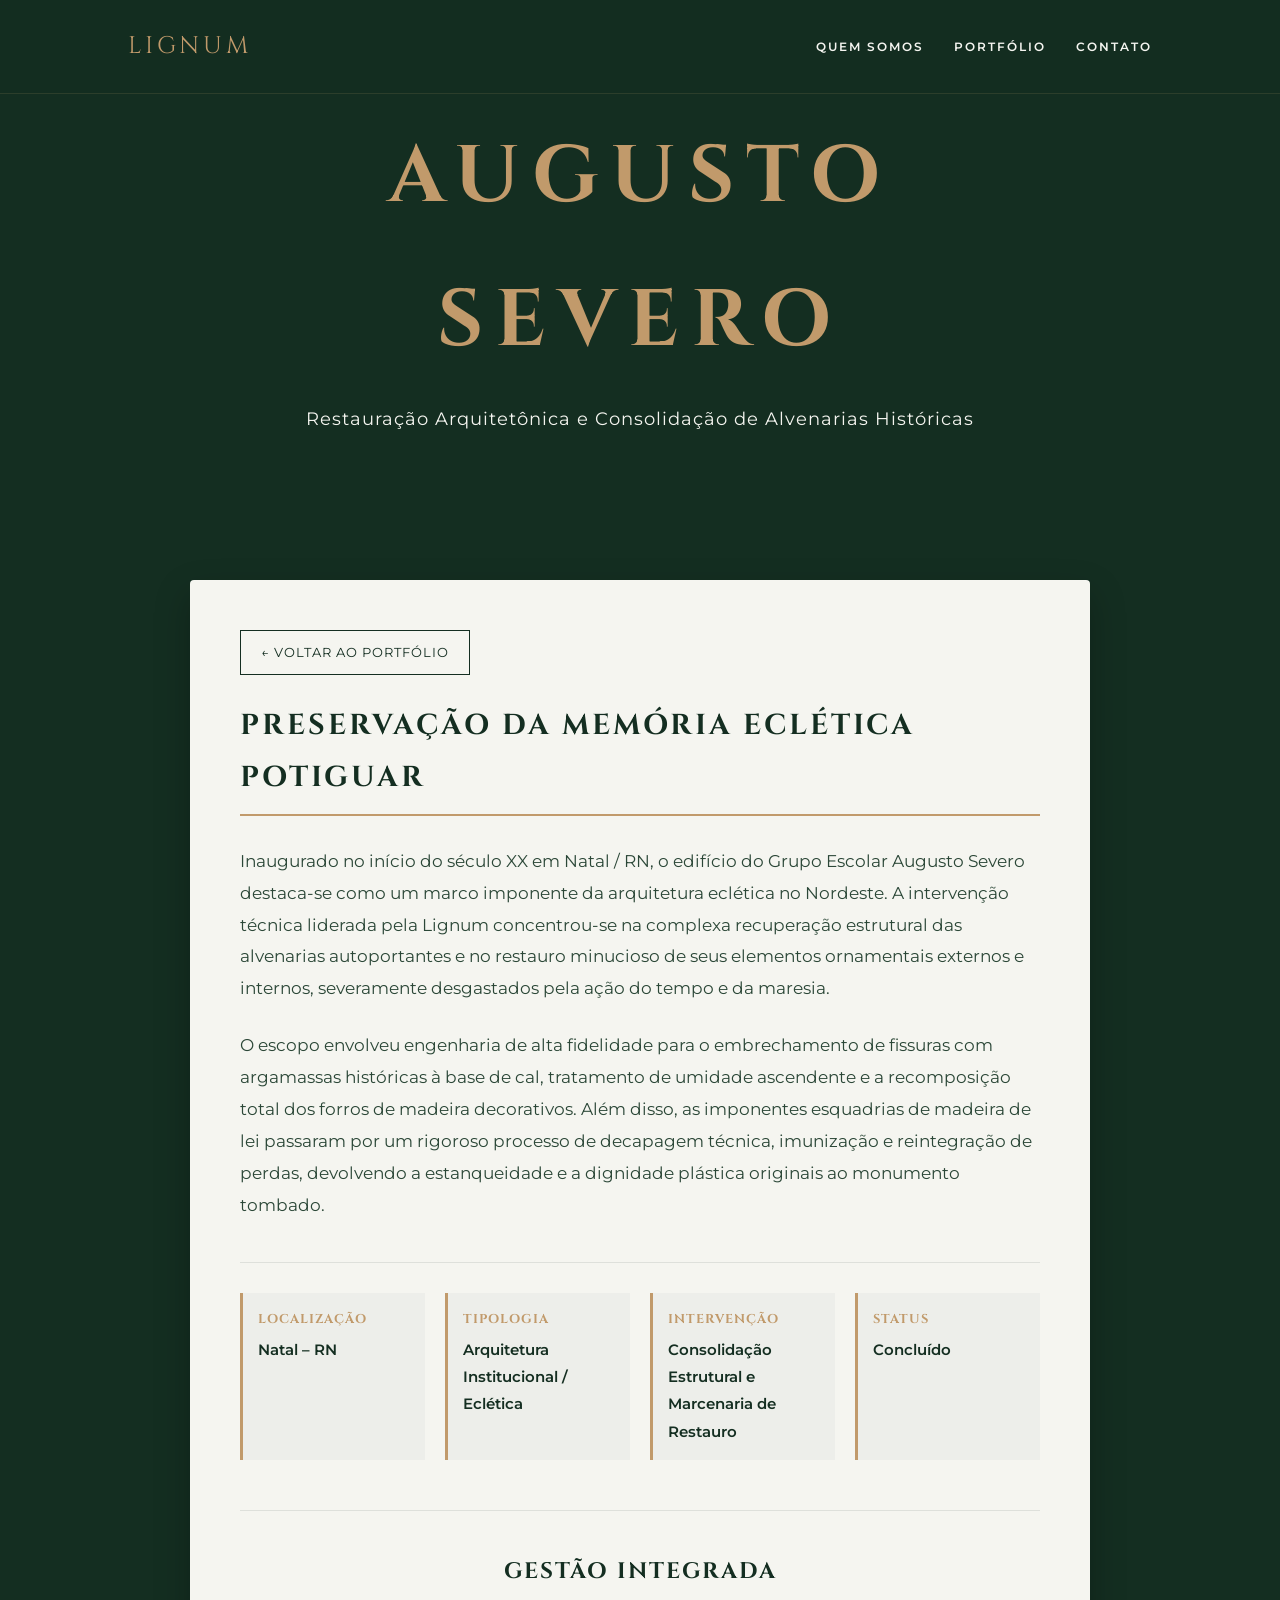
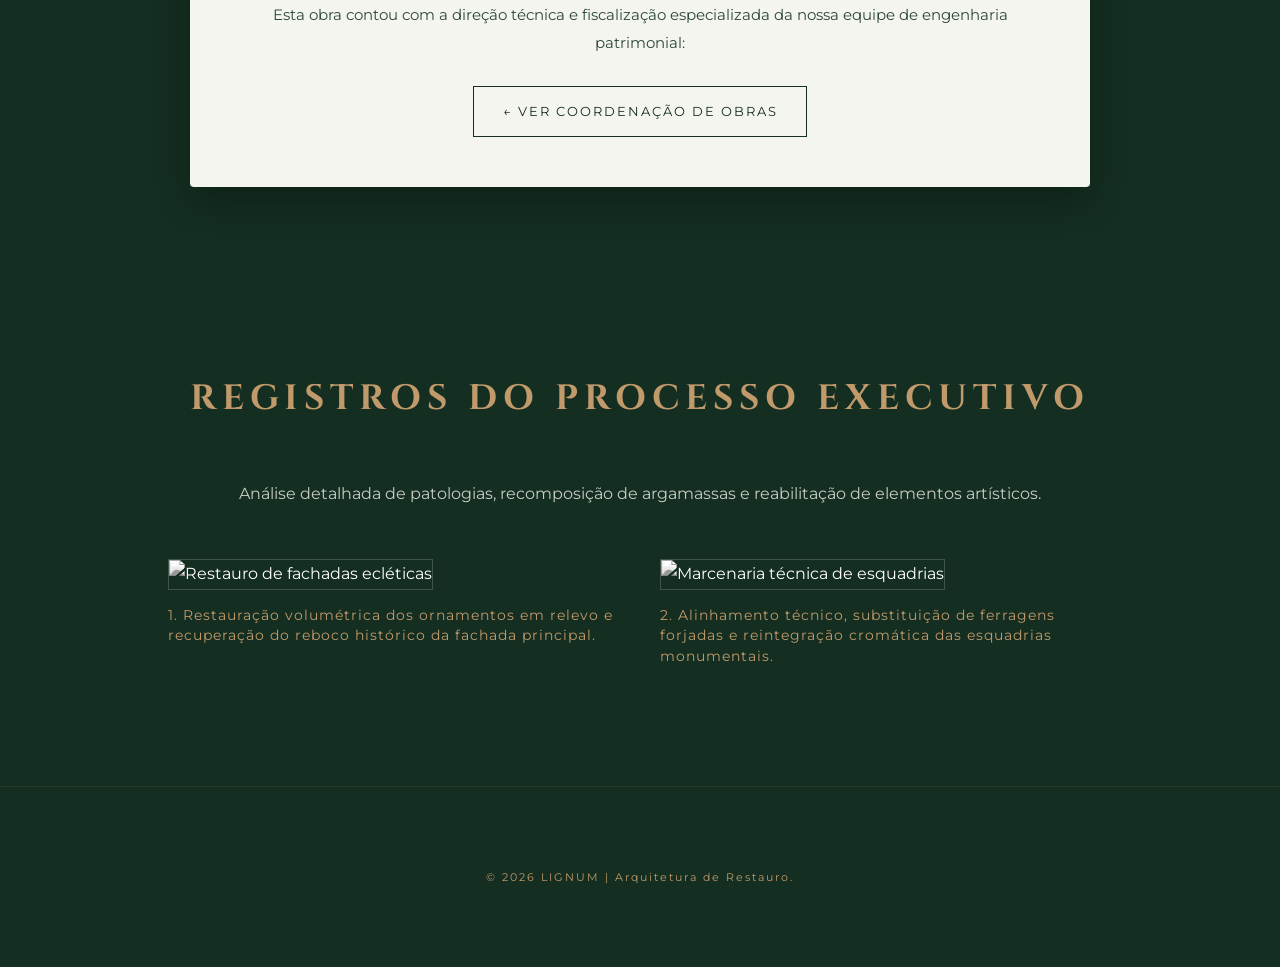
==== projetos/augusto-severo.html @ b11a285a "Create augusto-severo.html" ====
<!DOCTYPE html>
<html lang="pt-br">
<head>
    <meta charset="UTF-8">
    <meta name="viewport" content="width=device-width, initial-scale=1.0">
    <title>LIGNUM | Grupo Escolar Augusto Severo</title>
    
    <link rel="preconnect" href="https://fonts.googleapis.com">
    <link rel="preconnect" href="https://fonts.gstatic.com" crossorigin>
    <link href="https://fonts.googleapis.com/css2?family=Cinzel:wght@400;700&family=Montserrat:wght@200;400;600&display=swap" rel="stylesheet">
    
    <link rel="stylesheet" href="../style.css">
</head>
<body>

    <nav>
        <a href="../index.html" class="logo">Lignum</a>
        <ul>
            <li><a href="../index.html#sobre">QUEM SOMOS</a></li>
            <li><a href="../index.html#projetos">PORTFÓLIO</a></li>
            <li><a href="../index.html#contato">CONTATO</a></li>
        </ul>
    </nav>

    <header class="header-projeto" style="background: linear-gradient(rgba(20, 46, 33, 0.85), rgba(20, 46, 33, 0.9)), url('../assets/img/augusto-severo-capa.jpg'); background-size: cover; background-position: center;">
        <h1>Augusto Severo</h1>
        <p class="subtitle">Restauração Arquitetônica e Consolidação de Alvenarias Históricas</p>
    </header>

    <section>
        <div class="conteudo-historia">
            <a href="../index.html#projetos" class="btn-lignum btn-voltar">← Voltar ao Portfólio</a>
            
            <h2>Preservação da Memória Eclética Potiguar</h2>
            
            <div class="texto-narrativo">
                <p>Inaugurado no início do século XX em Natal / RN, o edifício do Grupo Escolar Augusto Severo destaca-se como um marco imponente da arquitetura eclética no Nordeste. A intervenção técnica liderada pela Lignum concentrou-se na complexa recuperação estrutural das alvenarias autoportantes e no restauro minucioso de seus elementos ornamentais externos e internos, severamente desgastados pela ação do tempo e da maresia.</p>
                <p>O escopo envolveu engenharia de alta fidelidade para o embrechamento de fissuras com argamassas históricas à base de cal, tratamento de umidade ascendente e a recomposição total dos forros de madeira decorativos. Além disso, as imponentes esquadrias de madeira de lei passaram por um rigoroso processo de decapagem técnica, imunização e reintegração de perdas, devolvendo a estanqueidade e a dignidade plástica originais ao monumento tombado.</p>
            </div>

            <div class="ficha-tecnica">
                <div class="item-ficha">
                    <h4>Localização</h4>
                    <p>Natal – RN</p>
                </div>
                <div class="item-ficha">
                    <h4>Tipologia</h4>
                    <p>Arquitetura Institucional / Eclética</p>
                </div>
                <div class="item-ficha">
                    <h4>Intervenção</h4>
                    <p>Consolidação Estrutural e Marcenaria de Restauro</p>
                </div>
                <div class="item-ficha">
                    <h4>Status</h4>
                    <p>Concluído</p>
                </div>
            </div>

            <div class="obras-vinculadas">
                <h3>Gestão Integrada</h3>
                <p class="desc-vinculo">Esta obra contou com a direção técnica e fiscalização especializada da nossa equipe de engenharia patrimonial:</p>
                <div class="links-coordenacao">
                    <a href="coordenacao-obras.html" class="btn-lignum-mini">← Ver Coordenação de Obras</a>
                </div>
            </div>

        </div>
    </section>

    <section class="galeria-obra">
        <h2>Registros do Processo Executivo</h2>
        <p class="sub-galeria">Análise detalhada de patologias, recomposição de argamassas e reabilitação de elementos artísticos.</p>
        
        <div class="grid-detalhes">
            <div class="foto-tecnica">
                <img src="../assets/img/augusto-severo-processo1.jpg" alt="Restauro de fachadas ecléticas" class="foto-tratada">
                <p>1. Restauração volumétrica dos ornamentos em relevo e recuperação do reboco histórico da fachada principal.</p>
            </div>
            
            <div class="foto-tecnica">
                <img src="../assets/img/augusto-severo-processo2.jpg" alt="Marcenaria técnica de esquadrias" class="foto-tratada">
                <p>2. Alinhamento técnico, substituição de ferragens forjadas e reintegração cromática das esquadrias monumentais.</p>
            </div>
        </div>
    </section>

    <footer>
        &copy; 2026 LIGNUM | Arquitetura de Restauro.
    </footer>

</body>
</html>
---- style.css ----
/* ==========================================================================
   PALETA DE CORES LIGNUM
   ========================================================================== */
:root {
    --lignum-green: #142E21;   
    --lignum-gold: #C19A6B;    
    --lignum-offwhite: #F5F5F0; 
}

/* RESET E PADRONIZAÇÃO */
* { 
    margin: 0; 
    padding: 0; 
    box-sizing: border-box; 
    scroll-behavior: smooth; 
}

body { 
    background-color: var(--lignum-green);
    color: var(--lignum-offwhite);
    font-family: 'Montserrat', sans-serif; 
    line-height: 1.8;
    font-weight: 400;
}

/* LINKS - MATANDO O AZUL PADRÃO */
a {
    color: inherit;
    text-decoration: none;
    transition: 0.3s;
}

/* ==========================================================================
   NAVEGAÇÃO
   ========================================================================== */
nav {
    display: flex;
    justify-content: space-between;
    align-items: center;
    padding: 25px 10%;
    position: fixed;
    width: 100%;
    top: 0;
    z-index: 1000;
    background-color: rgba(20, 46, 33, 0.95);
    border-bottom: 1px solid rgba(193, 154, 107, 0.15);
}

.logo {
    font-family: 'Cinzel', serif;
    color: var(--lignum-gold);
    font-size: 1.5rem;
    letter-spacing: 4px;
    text-transform: uppercase;
}

nav ul { display: flex; list-style: none; }
nav ul li { margin-left: 30px; }
nav ul li a { 
    font-size: 0.75rem; 
    letter-spacing: 2px; 
    text-transform: uppercase; 
    font-weight: 600; 
    color: var(--lignum-offwhite);
}

/* ==========================================================================
   HEADERS E HERO
   ========================================================================== */
header, .header-projeto {
    height: 100vh;
    display: flex;
    flex-direction: column;
    justify-content: center;
    align-items: center;
    text-align: center;
    padding: 0 15%;
    background: linear-gradient(rgba(20, 46, 33, 0.8), rgba(20, 46, 33, 0.85)), 
                url('assets/img/hero-lignum.jpg'); 
    background-size: cover;
    background-position: center;
}

.header-projeto { height: 60vh; }

h1 { 
    font-family: 'Cinzel', serif; 
    color: var(--lignum-gold);
    font-size: clamp(3rem, 8vw, 5rem);
    letter-spacing: 12px;
    text-transform: uppercase;
    margin-bottom: 10px;
}

.subtitle {
    font-weight: 400;
    max-width: 800px;
    font-size: 1.1rem;
    letter-spacing: 1px;
}

/* ==========================================================================
   SEÇÕES GERAIS E QUEM SOMOS
   ========================================================================== */
section { 
    padding: 120px 10%; 
    max-width: 1400px;
    margin: 0 auto;
    text-align: center;
}

h2 {
    font-family: 'Cinzel', serif;
    color: var(--lignum-gold);
    font-size: 2.2rem;
    letter-spacing: 6px;
    margin-bottom: 50px;
    text-transform: uppercase;
}

.sobre-conteudo p {
    font-size: 1.1rem;
    font-weight: 400;
    max-width: 800px;
    margin: 0 auto;
    line-height: 2;
}

/* ==========================================================================
   PORTFÓLIO (HOME) - CARDS
   ========================================================================== */
.grid-projetos {
    display: grid;
    grid-template-columns: repeat(auto-fit, minmax(350px, 1fr));
    gap: 50px;
    padding-top: 20px;
}

.card-projeto {
    border: 1px solid rgba(193, 154, 107, 0.2);
    background-color: rgba(255, 255, 255, 0.02);
    opacity: 0; 
    transform: translateY(30px);
    transition: all 0.8s ease-out;
}

.card-projeto.active {
    opacity: 1;
    transform: translateY(0);
}

.placeholder-imagem {
    height: 280px;
    background-color: rgba(0,0,0,0.3);
    display: flex;
    align-items: center;
    justify-content: center;
    color: var(--lignum-gold);
    font-size: 0.7rem;
    text-transform: uppercase;
    letter-spacing: 3px;
}

.card-info { padding: 40px; text-align: left; }
.card-info h3 { font-family: 'Cinzel', serif; color: var(--lignum-gold); font-size: 1.3rem; margin-bottom: 15px; }
.card-info p { font-size: 0.95rem; font-weight: 400; color: var(--lignum-offwhite); opacity: 0.9; }

/* ==========================================================================
   NOVA ESTRUTURA: PÁGINAS INTERNAS DE PROJETOS (PADRONIZADA)
   ========================================================================== */
.conteudo-historia {
    background-color: var(--lignum-offwhite); /* Transforma o quadrado em Branco/Gelo */
    color: var(--lignum-green);               /* Texto principal em verde escuro */
    padding: 50px;
    border-radius: 4px;
    box-shadow: 0 15px 35px rgba(0, 0, 0, 0.25);
    text-align: left;                          
    max-width: 900px;
    margin: -80px auto 0 auto;                 /* Efeito flutuante sobre o cabeçalho */
    position: relative;
    z-index: 10;
}

.conteudo-historia h2 {
    color: var(--lignum-green);               
    font-size: 1.8rem;
    margin-bottom: 30px;
    border-bottom: 2px solid var(--lignum-gold);
    padding-bottom: 10px;
    letter-spacing: 3px;
}

.texto-narrativo p {
    color: #2b4737;                            /* Tom legível e elegante */
    font-size: 1.05rem;
    line-height: 1.9;
    margin-bottom: 25px;
}

.btn-voltar {
    margin-bottom: 25px !important;
    background-color: transparent;
    color: var(--lignum-green) !important;
    border-color: var(--lignum-green) !important;
}

.btn-voltar:hover {
    background-color: var(--lignum-green) !important;
    color: var(--lignum-offwhite) !important;
}

.ficha-tecnica {
    display: grid;
    grid-template-columns: repeat(auto-fit, minmax(180px, 1fr));
    gap: 20px;
    margin-top: 40px;
    padding-top: 30px;
    border-top: 1px solid rgba(20, 46, 33, 0.1);
}

.item-ficha {
    background: rgba(20, 46, 33, 0.03);
    padding: 15px;
    border-left: 3px solid var(--lignum-gold);
}

.item-ficha h4 {
    font-family: 'Cinzel', serif;
    color: var(--lignum-gold);
    font-size: 0.8rem;
    text-transform: uppercase;
    letter-spacing: 1px;
    margin-bottom: 5px;
}

.item-ficha p {
    color: var(--lignum-green);
    font-size: 0.95rem;
    font-weight: 600;
    margin: 0;
}

/* ==========================================================================
   CONEXÕES INTERNAS - HUB DE COORDENAÇÃO DE OBRAS
   ========================================================================== */
.obras-vinculadas {
    margin-top: 50px;
    padding-top: 40px;
    border-top: 1px solid rgba(20, 46, 33, 0.1);
    text-align: center;
}

.obras-vinculadas h3 {
    font-family: 'Cinzel', serif;
    color: var(--lignum-green);
    font-size: 1.4rem;
    letter-spacing: 2px;
    margin-bottom: 10px;
    text-transform: uppercase;
}

.desc-vinculo {
    font-size: 0.95rem;
    color: #2b4737;
    margin-bottom: 30px;
    font-family: 'Montserrat', sans-serif;
}

.links-coordenacao {
    display: flex;
    justify-content: center;
    gap: 20px;
    flex-wrap: wrap;
}

/* Botões minimalistas para os atalhos das páginas internas */
.btn-lignum-mini {
    display: inline-block;
    padding: 0.8rem 1.8rem;
    border: 1px solid var(--lignum-green);
    color: var(--lignum-green);
    font-family: 'Montserrat', sans-serif;
    font-size: 0.8rem;
    letter-spacing: 2px;
    text-transform: uppercase;
    transition: all 0.3s ease;
}

.btn-lignum-mini:hover {
    background-color: var(--lignum-green);
    color: var(--lignum-offwhite);
    transform: translateY(-2px);
}

/* ==========================================================================
   GALERIA DE IMAGENS TÉCNICAS (EFEITO HOVER)
   ========================================================================== */
.galeria-obra {
    padding: 60px 10% 120px 10%;
    text-align: center;
    max-width: 1200px;
    margin: 0 auto;    
}

.sub-galeria {
    margin-bottom: 50px;
    font-size: 1rem;
    opacity: 0.8;
    color: var(--lignum-offwhite);
}

.grid-detalhes {
    display: flex;       
    gap: 40px;           
    justify-content: center;
    align-items: flex-start;
    flex-wrap: wrap;     
}

.foto-tecnica {
    flex: 1;
    min-width: 280px;    
    max-width: 480px;    /* Domado para não ficar gigante */
    text-align: left;
}

.foto-tratada {
    width: 100%;
    height: 360px;       
    object-fit: cover;   
    filter: grayscale(100%) contrast(125%); /* O efeito preto e branco interno continua aqui */
    border: 1px solid rgba(193, 154, 107, 0.3);
    transition: 0.5s ease;
}

.foto-tratada:hover {
    filter: grayscale(15%) contrast(110%); /* Ganha cor ao passar o mouse */
    border-color: var(--lignum-gold);
}

.foto-tecnica p {
    font-size: 0.85rem;
    color: var(--lignum-gold);
    margin-top: 15px;
    font-family: 'Montserrat', sans-serif;
    letter-spacing: 1px;
    line-height: 1.5;
}

/* ==========================================================================
   CONTATO, BOTÕES E FOOTER
   ========================================================================== */
/* Container que envolve os dois botões */
.botoes-contato {
    display: flex;
    justify-content: center; /* Centraliza os botões na tela */
    gap: 20px;               /* Cria o espaçamento perfeito entre eles */
    margin-top: 2rem;
    flex-wrap: wrap;         /* Garante que se adapte a celulares sem quebrar o layout */
}

/* Estilo individual de cada botão do rodapé */
.btn-contato-rodape {
    display: inline-block;
    padding: 1rem 2rem;
    border: 1px solid var(--lignum-gold); 
    color: var(--lignum-gold);            
    font-family: 'Montserrat', sans-serif;
    font-size: 0.85rem;
    letter-spacing: 2px;
    text-transform: uppercase;
    text-decoration: none;
    transition: all 0.3s ease;
}

/* Efeito ao passar o mouse */
.btn-contato-rodape:hover {
    background-color: var(--lignum-gold);
    color: var(--lignum-green); /* Inverte usando as cores oficiais da identidade */
}

/* Classe global para botões genéricos estilo Lignum */
.btn-lignum {
    display: inline-block;
    padding: 10px 20px;
    border: 1px solid var(--lignum-gold);
    color: var(--lignum-gold);
    text-transform: uppercase;
    font-size: 0.8rem;
    letter-spacing: 1px;
}

.btn-lignum:hover { 
    background: var(--lignum-gold); 
    color: var(--lignum-green); 
}

footer { 
    padding: 80px 10%; 
    text-align: center; 
    border-top: 1px solid rgba(193, 154, 107, 0.1); 
    font-size: 0.7rem; 
    color: var(--lignum-gold); 
    letter-spacing: 2px; 
}
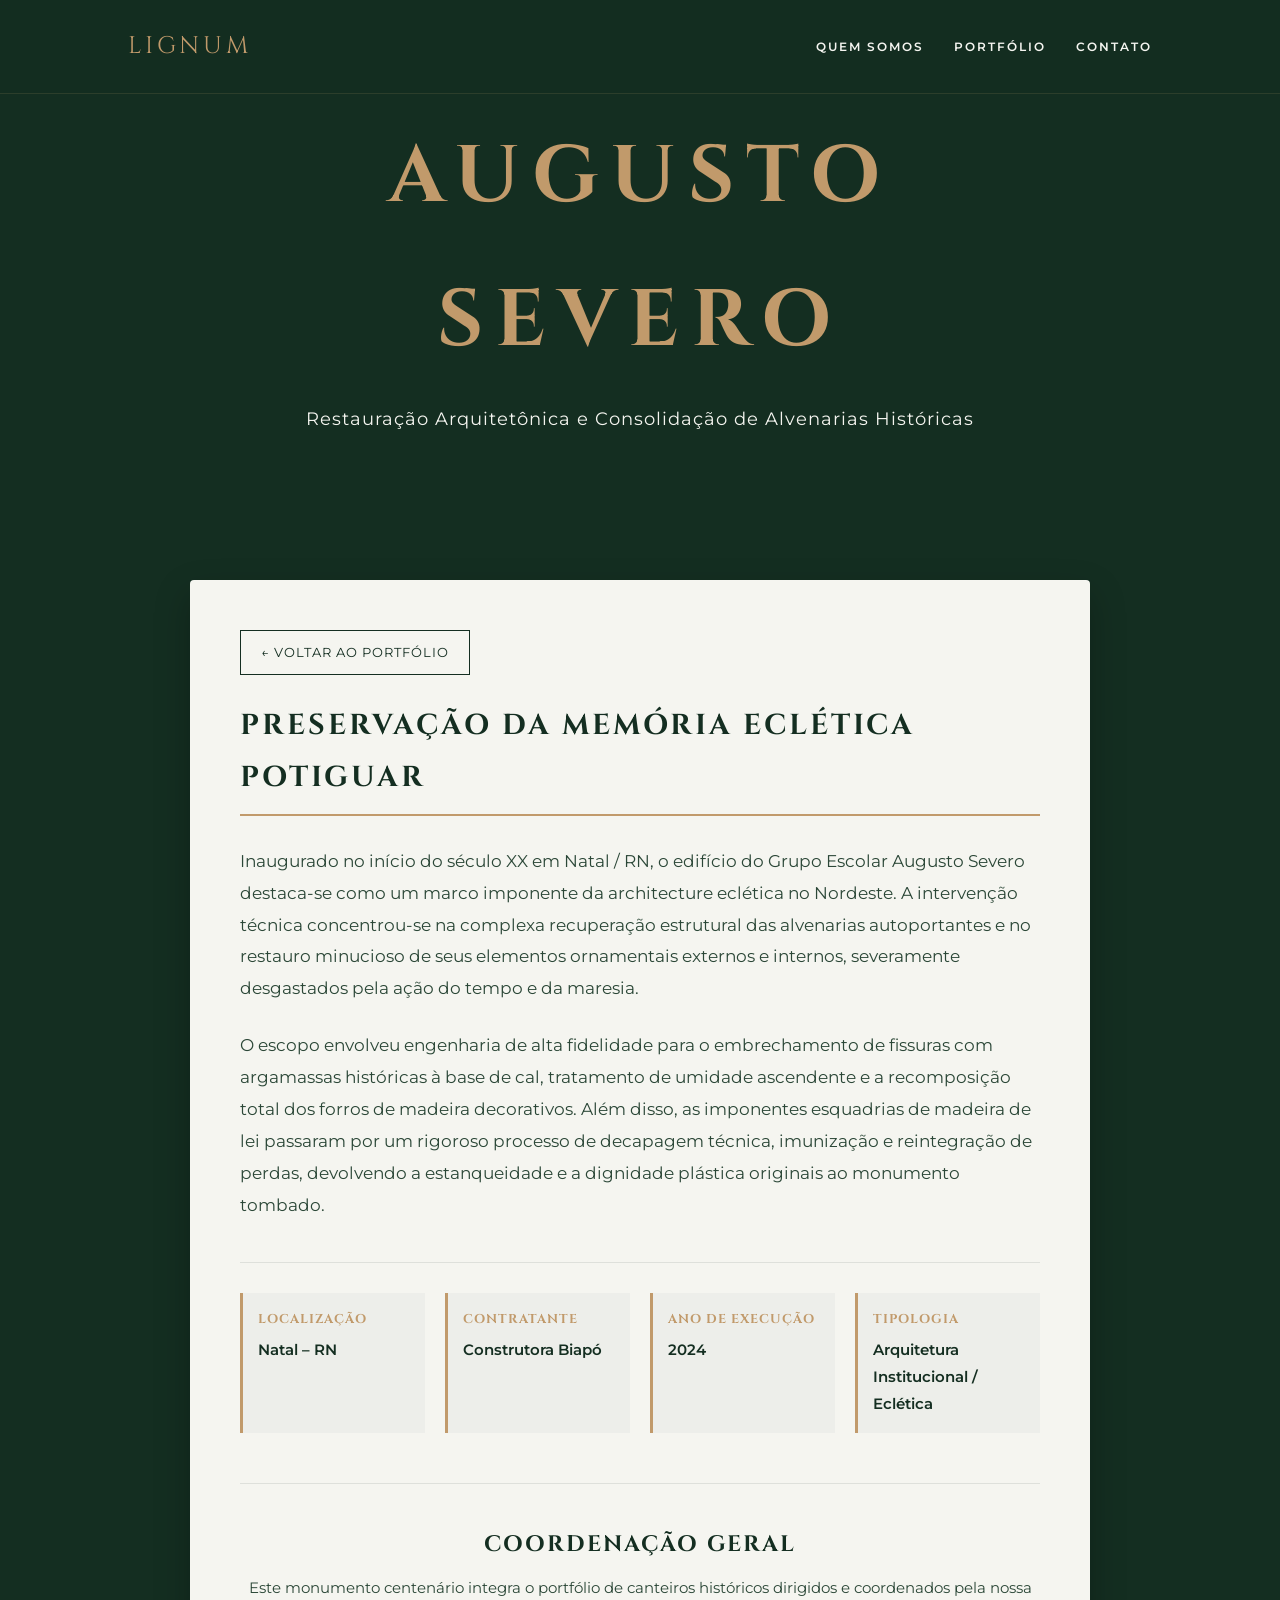
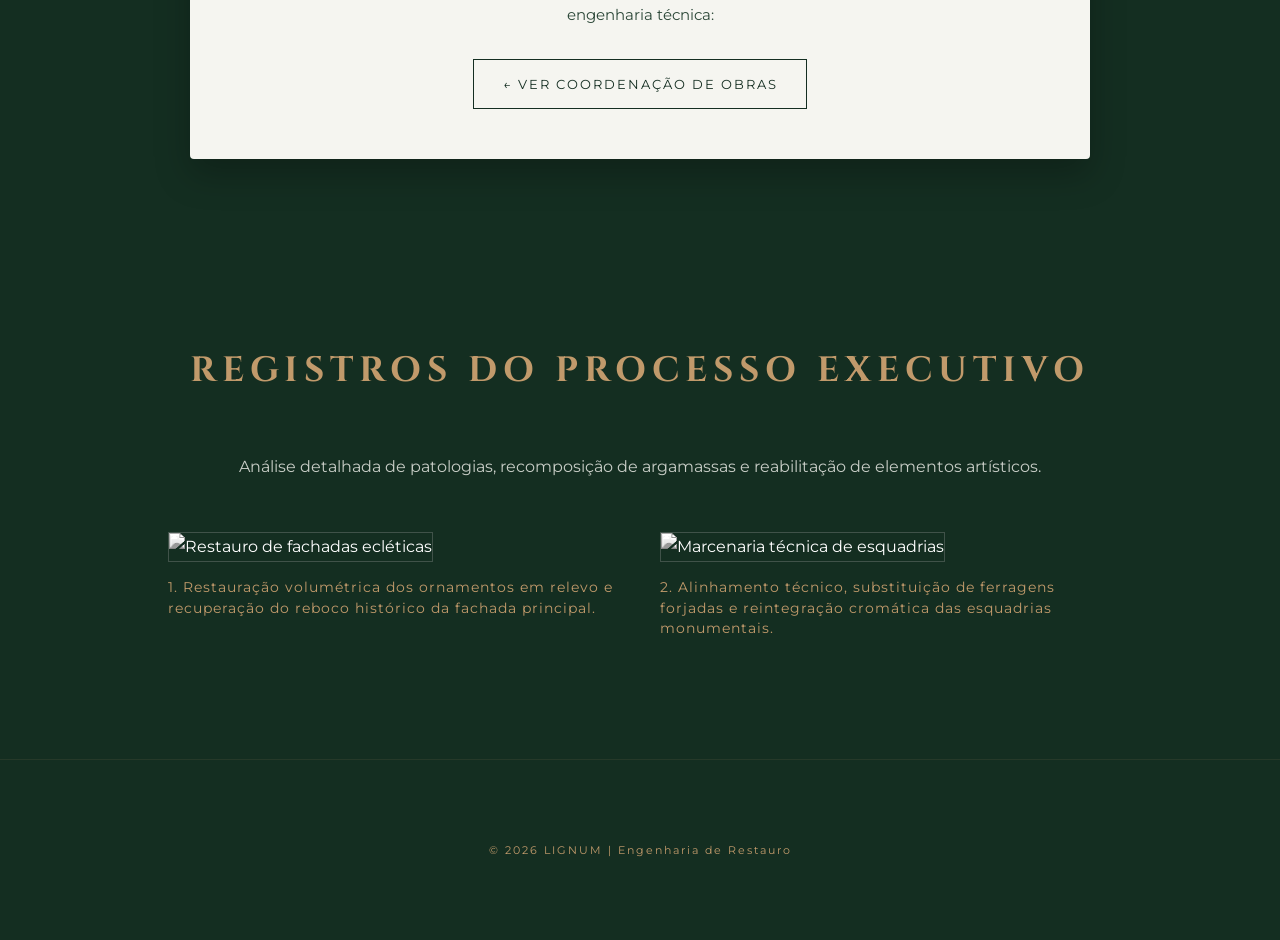
==== commit d358dbfe: "Update augusto-severo.html" ====
--- a/projetos/augusto-severo.html
+++ b/projetos/augusto-severo.html
@@ -34,7 +34,7 @@
             <h2>Preservação da Memória Eclética Potiguar</h2>
             
             <div class="texto-narrativo">
-                <p>Inaugurado no início do século XX em Natal / RN, o edifício do Grupo Escolar Augusto Severo destaca-se como um marco imponente da arquitetura eclética no Nordeste. A intervenção técnica liderada pela Lignum concentrou-se na complexa recuperação estrutural das alvenarias autoportantes e no restauro minucioso de seus elementos ornamentais externos e internos, severamente desgastados pela ação do tempo e da maresia.</p>
+                <p>Inaugurado no início do século XX em Natal / RN, o edifício do Grupo Escolar Augusto Severo destaca-se como um marco imponente da architecture eclética no Nordeste. A intervenção técnica concentrou-se na complexa recuperação estrutural das alvenarias autoportantes e no restauro minucioso de seus elementos ornamentais externos e internos, severamente desgastados pela ação do tempo e da maresia.</p>
                 <p>O escopo envolveu engenharia de alta fidelidade para o embrechamento de fissuras com argamassas históricas à base de cal, tratamento de umidade ascendente e a recomposição total dos forros de madeira decorativos. Além disso, as imponentes esquadrias de madeira de lei passaram por um rigoroso processo de decapagem técnica, imunização e reintegração de perdas, devolvendo a estanqueidade e a dignidade plástica originais ao monumento tombado.</p>
             </div>
 
@@ -44,22 +44,22 @@
                     <p>Natal – RN</p>
                 </div>
                 <div class="item-ficha">
+                    <h4>Contratante</h4>
+                    <p>Construtora Biapó</p>
+                </div>
+                <div class="item-ficha">
+                    <h4>Ano de Execução</h4>
+                    <p>2024</p>
+                </div>
+                <div class="item-ficha">
                     <h4>Tipologia</h4>
                     <p>Arquitetura Institucional / Eclética</p>
-                </div>
-                <div class="item-ficha">
-                    <h4>Intervenção</h4>
-                    <p>Consolidação Estrutural e Marcenaria de Restauro</p>
-                </div>
-                <div class="item-ficha">
-                    <h4>Status</h4>
-                    <p>Concluído</p>
                 </div>
             </div>
 
             <div class="obras-vinculadas">
-                <h3>Gestão Integrada</h3>
-                <p class="desc-vinculo">Esta obra contou com a direção técnica e fiscalização especializada da nossa equipe de engenharia patrimonial:</p>
+                <h3>Coordenação Geral</h3>
+                <p class="desc-vinculo">Este monumento centenário integra o portfólio de canteiros históricos dirigidos e coordenados pela nossa engenharia técnica:</p>
                 <div class="links-coordenacao">
                     <a href="coordenacao-obras.html" class="btn-lignum-mini">← Ver Coordenação de Obras</a>
                 </div>
@@ -86,7 +86,7 @@
     </section>
 
     <footer>
-        &copy; 2026 LIGNUM | Arquitetura de Restauro.
+        &copy; 2026 LIGNUM | Engenharia de Restauro
     </footer>
 
 </body>
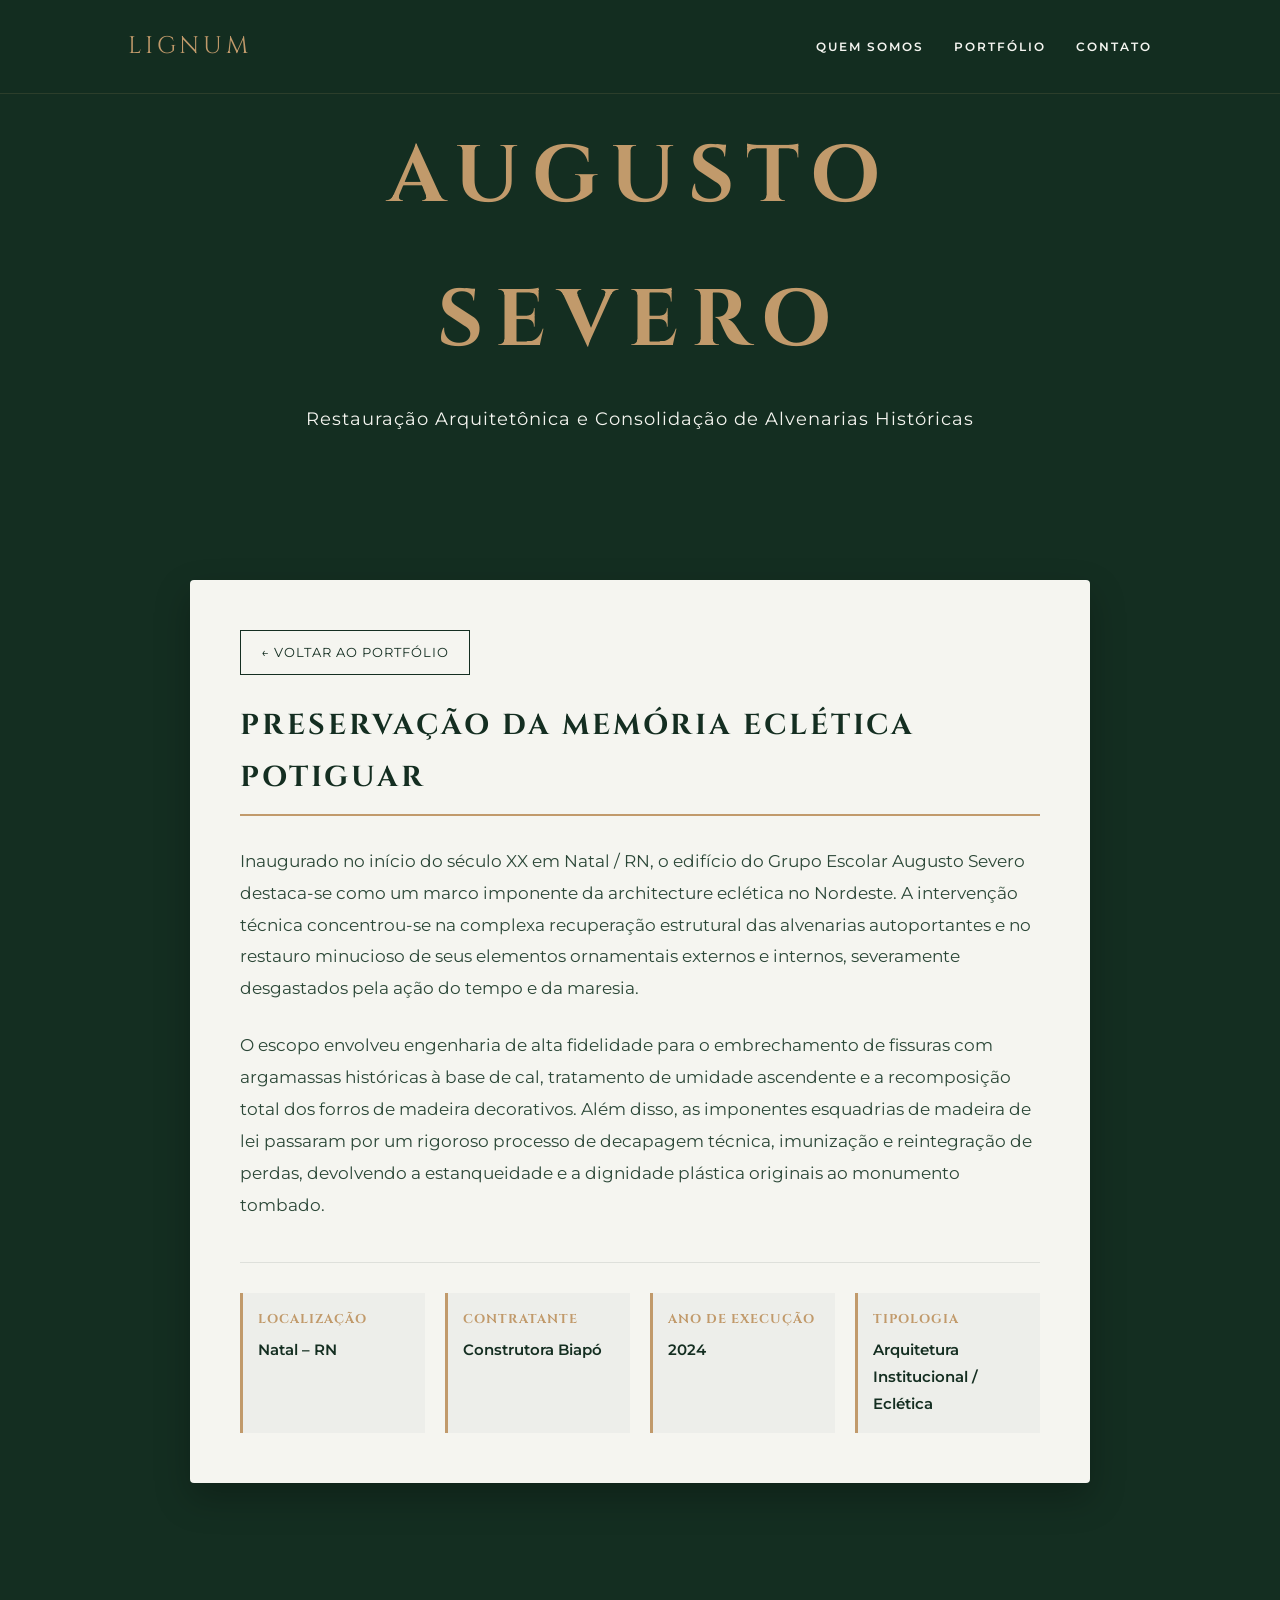
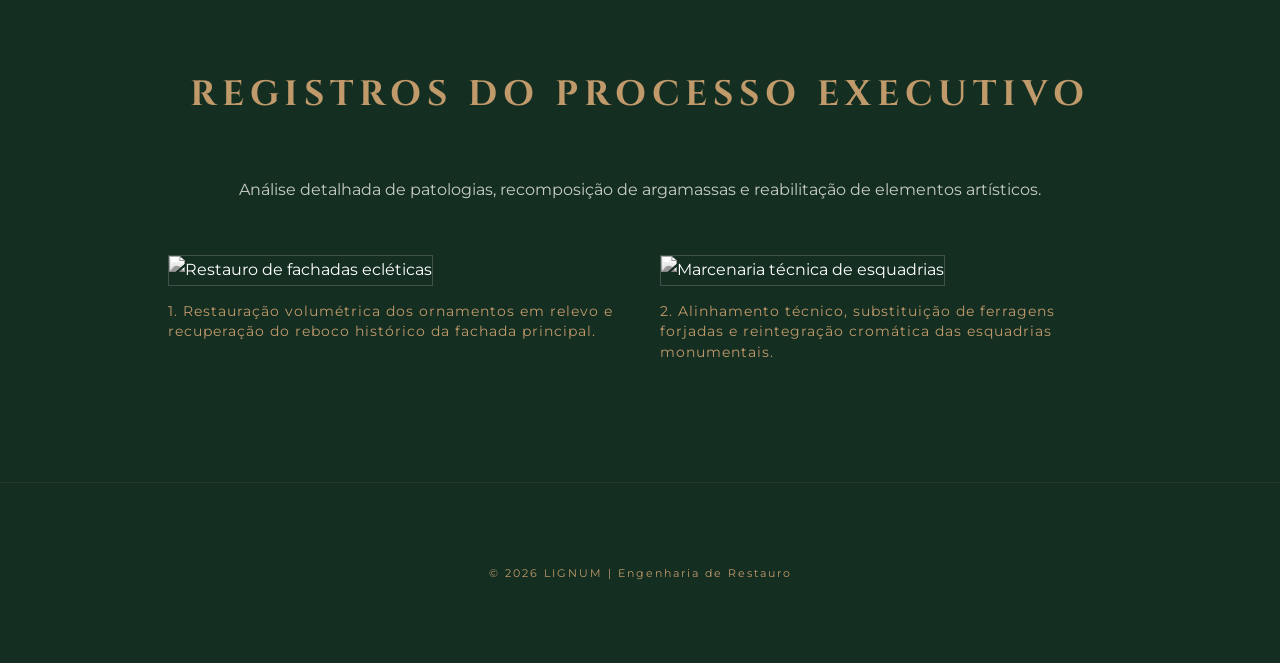
==== commit 61a8f712: "Update augusto-severo.html" ====
--- a/projetos/augusto-severo.html
+++ b/projetos/augusto-severo.html
@@ -57,12 +57,6 @@
                 </div>
             </div>
 
-            <div class="obras-vinculadas">
-                <h3>Coordenação Geral</h3>
-                <p class="desc-vinculo">Este monumento centenário integra o portfólio de canteiros históricos dirigidos e coordenados pela nossa engenharia técnica:</p>
-                <div class="links-coordenacao">
-                    <a href="coordenacao-obras.html" class="btn-lignum-mini">← Ver Coordenação de Obras</a>
-                </div>
             </div>
 
         </div>
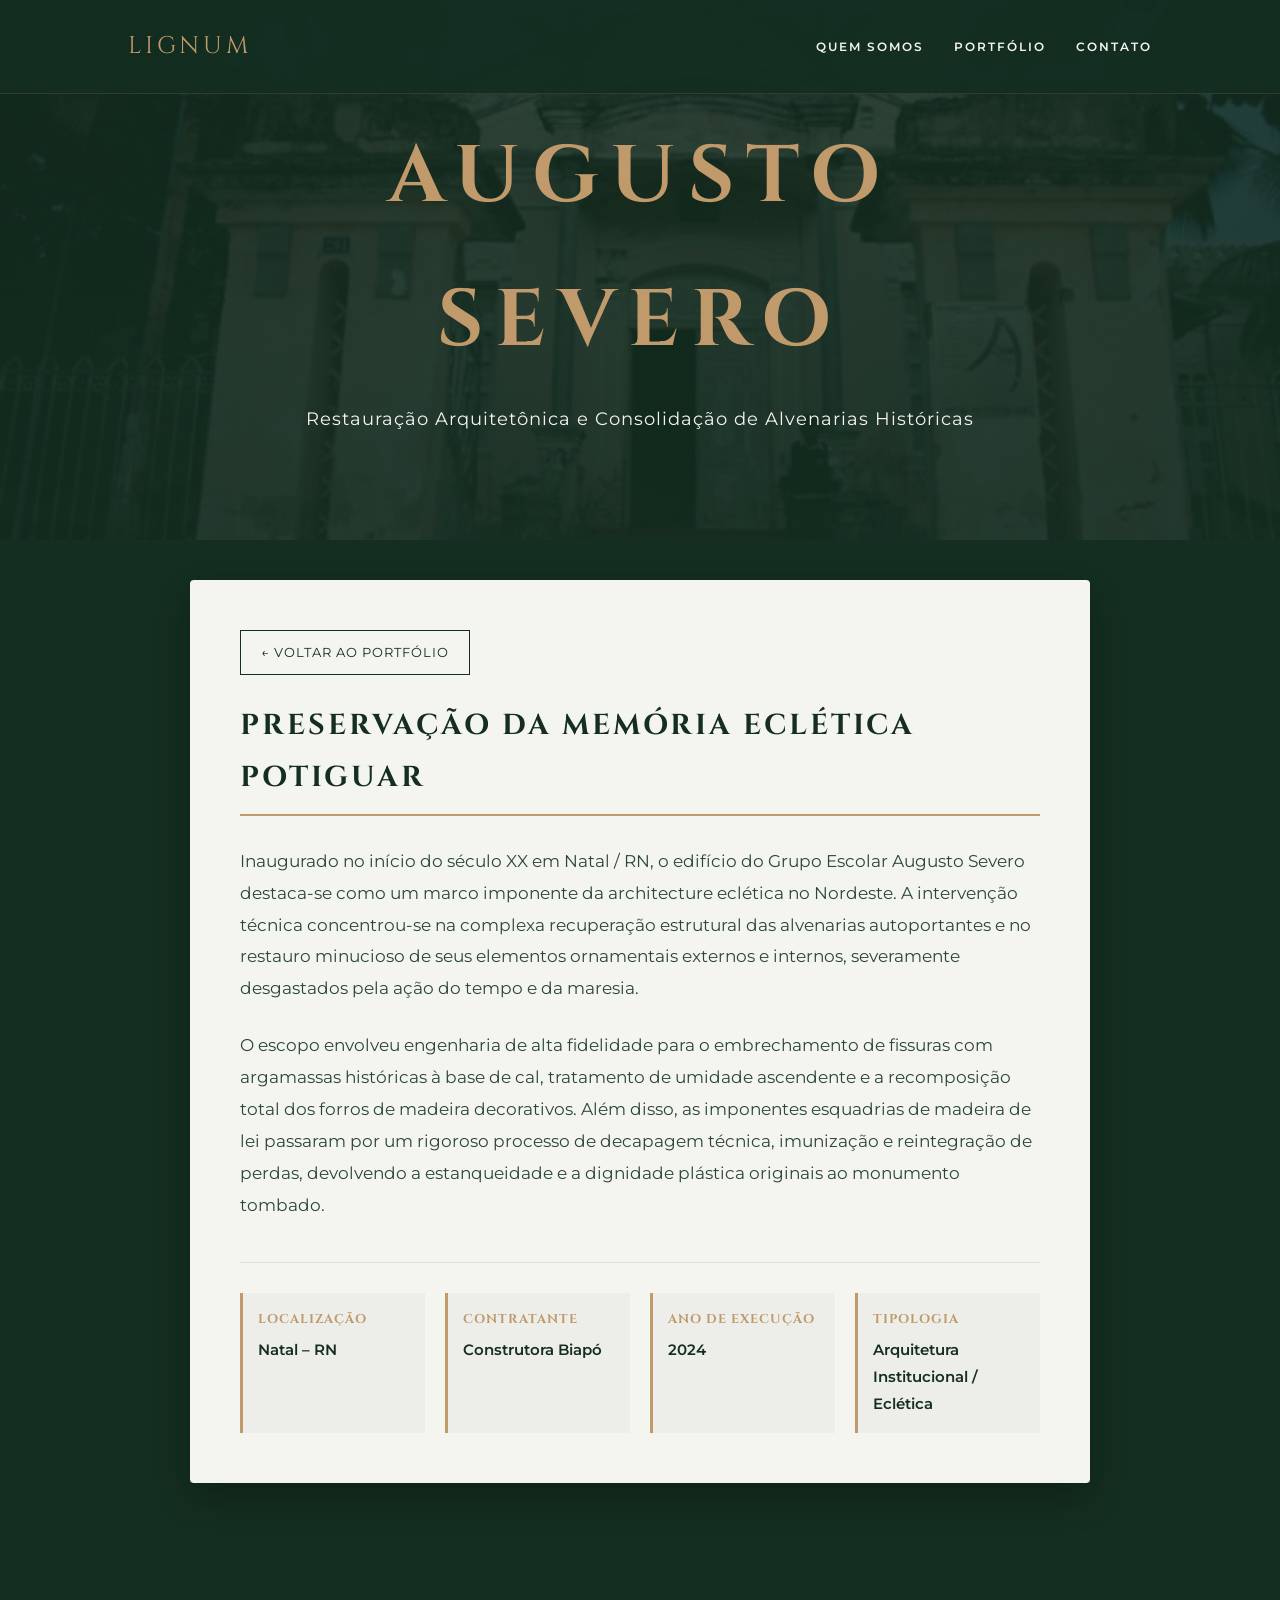
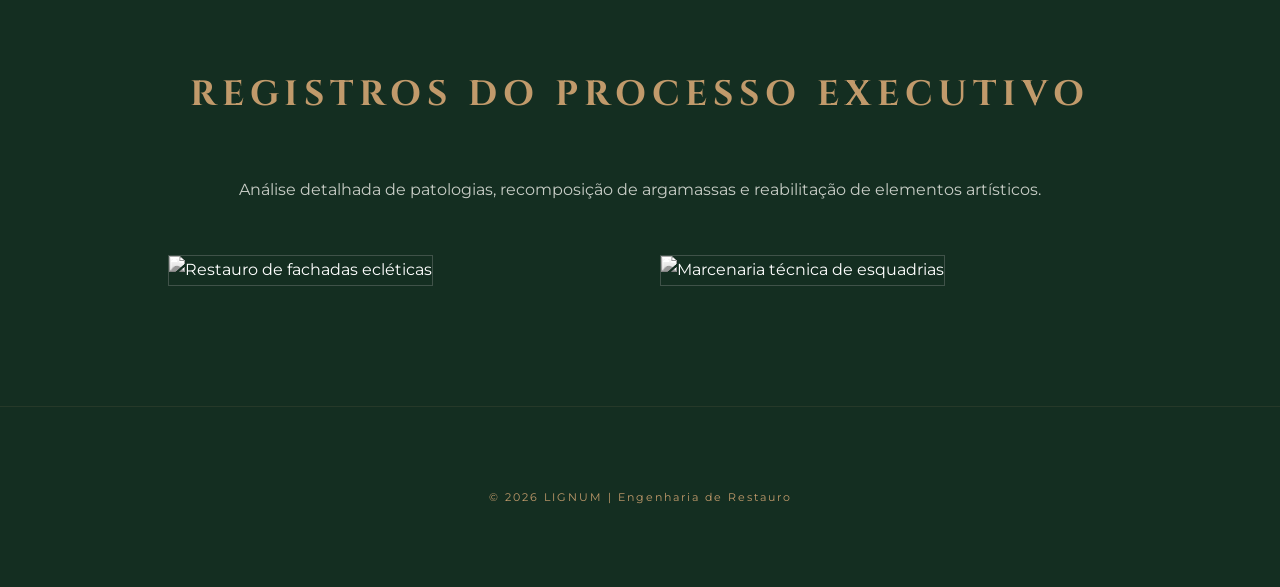
==== commit 03e1a74a: "Update augusto-severo.html" ====
--- a/projetos/augusto-severo.html
+++ b/projetos/augusto-severo.html
@@ -69,12 +69,12 @@
         <div class="grid-detalhes">
             <div class="foto-tecnica">
                 <img src="../assets/img/augusto-severo-processo1.jpg" alt="Restauro de fachadas ecléticas" class="foto-tratada">
-                <p>1. Restauração volumétrica dos ornamentos em relevo e recuperação do reboco histórico da fachada principal.</p>
+               
             </div>
             
             <div class="foto-tecnica">
                 <img src="../assets/img/augusto-severo-processo2.jpg" alt="Marcenaria técnica de esquadrias" class="foto-tratada">
-                <p>2. Alinhamento técnico, substituição de ferragens forjadas e reintegração cromática das esquadrias monumentais.</p>
+              
             </div>
         </div>
     </section>
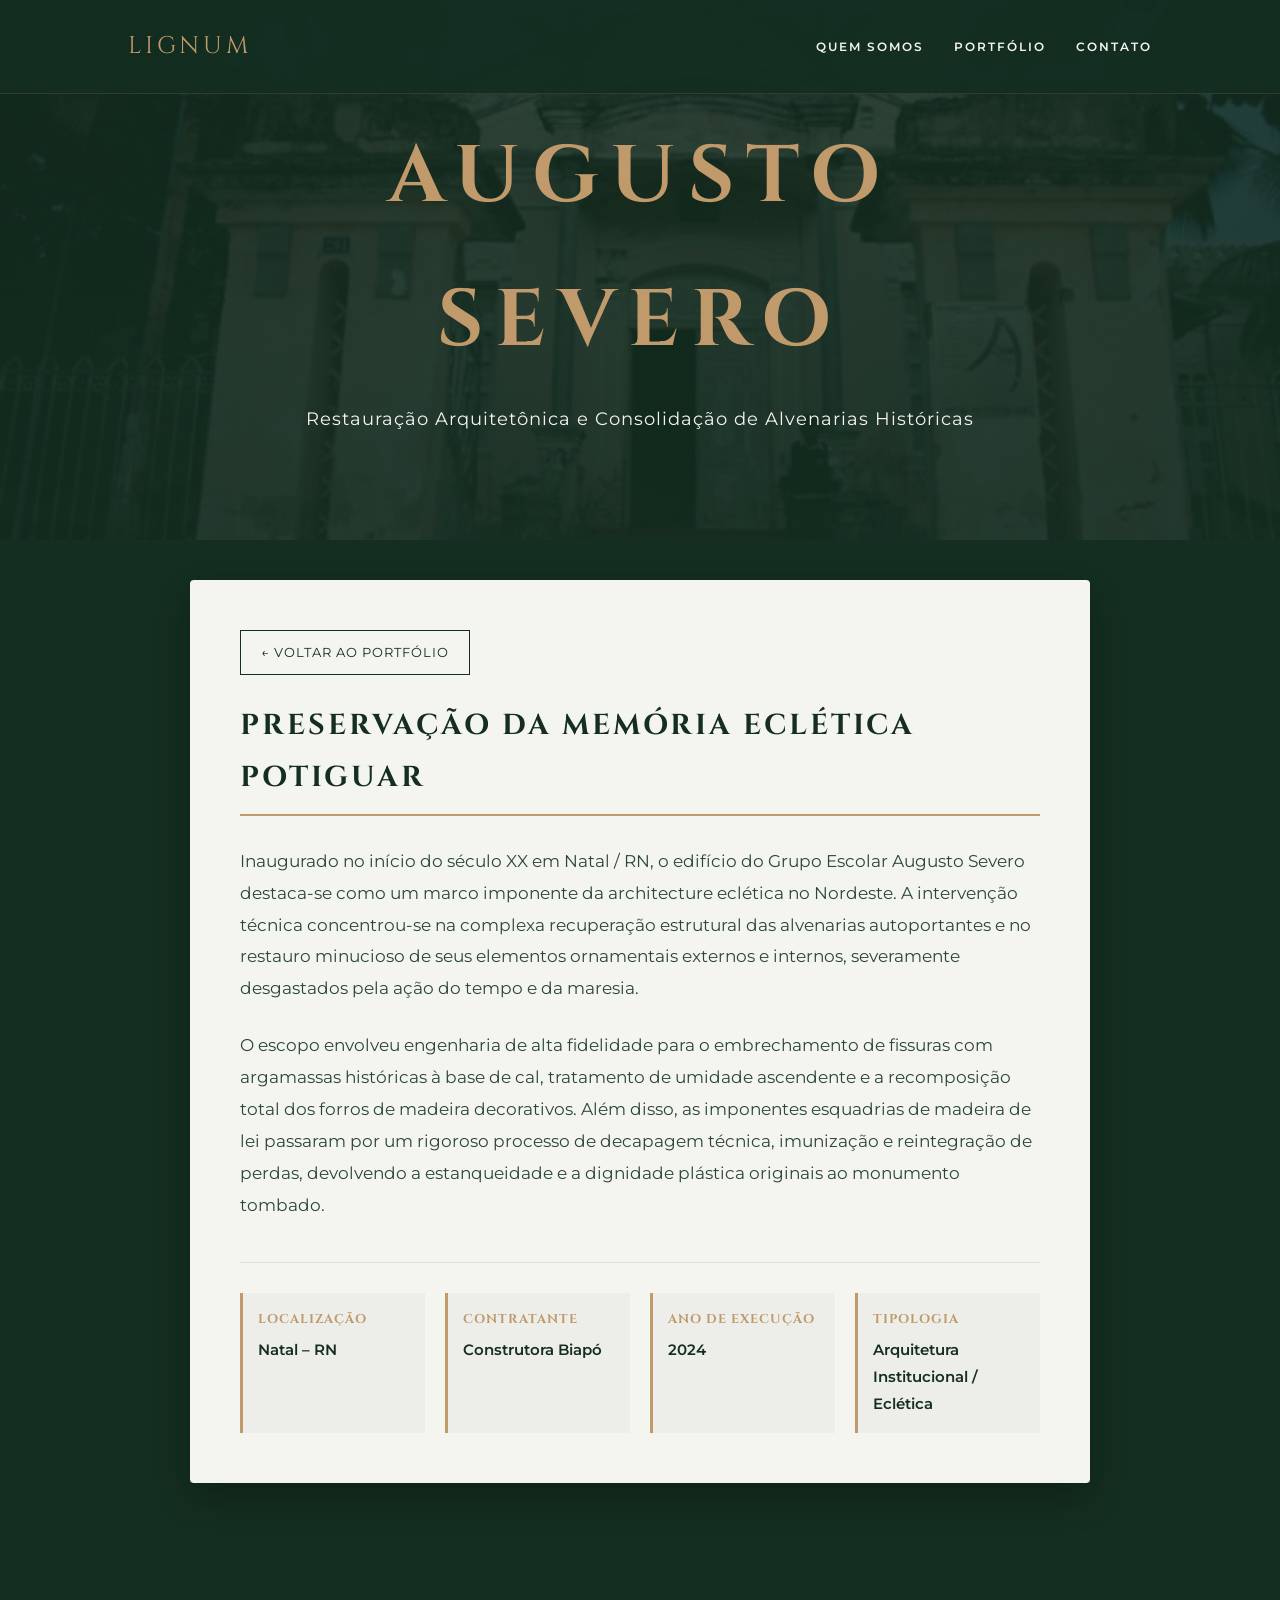
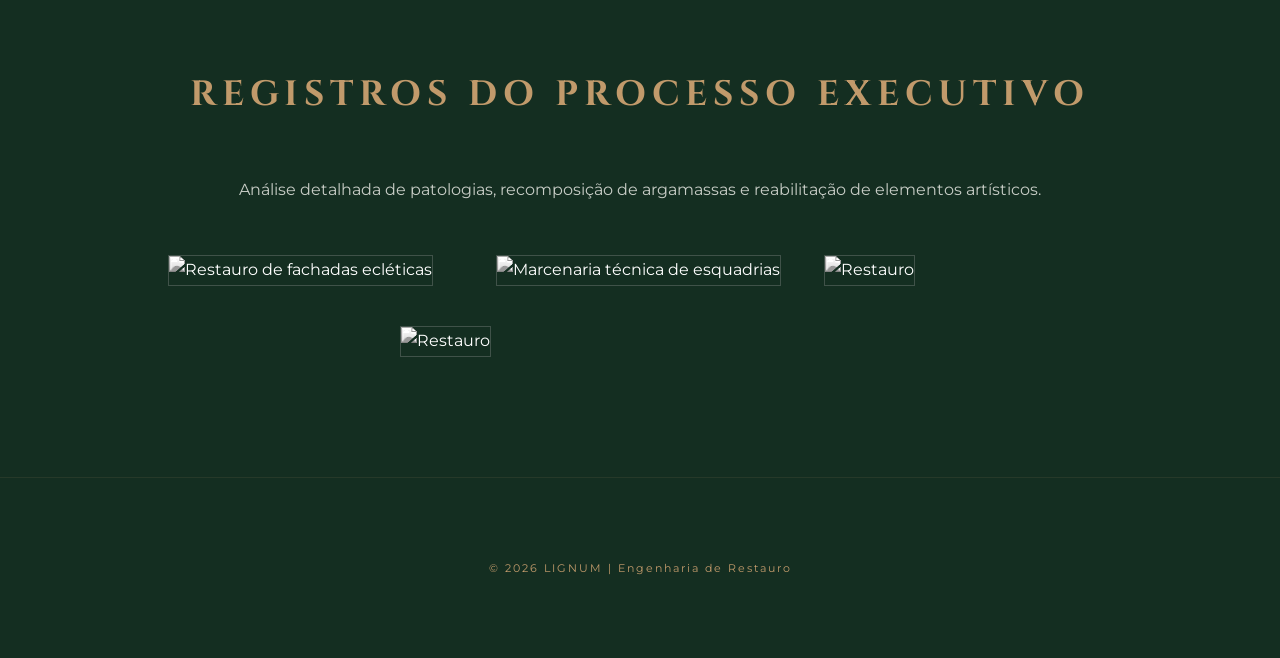
==== commit c0b147f6: "Update augusto-severo.html" ====
--- a/projetos/augusto-severo.html
+++ b/projetos/augusto-severo.html
@@ -76,6 +76,17 @@
                 <img src="../assets/img/augusto-severo-processo2.jpg" alt="Marcenaria técnica de esquadrias" class="foto-tratada">
               
             </div>
+              <div class="foto-tecnica">
+
+                <img src="../assets/img/augusto-severo-processo3.jpg" alt="Restauro" class="foto-tratada">
+
+            </div>
+
+            <div class="foto-tecnica">
+
+                <img src="../assets/img/augusto-severo-processo4.jpg" alt="Restauro" class="foto-tratada">
+
+            </div>
         </div>
     </section>
 
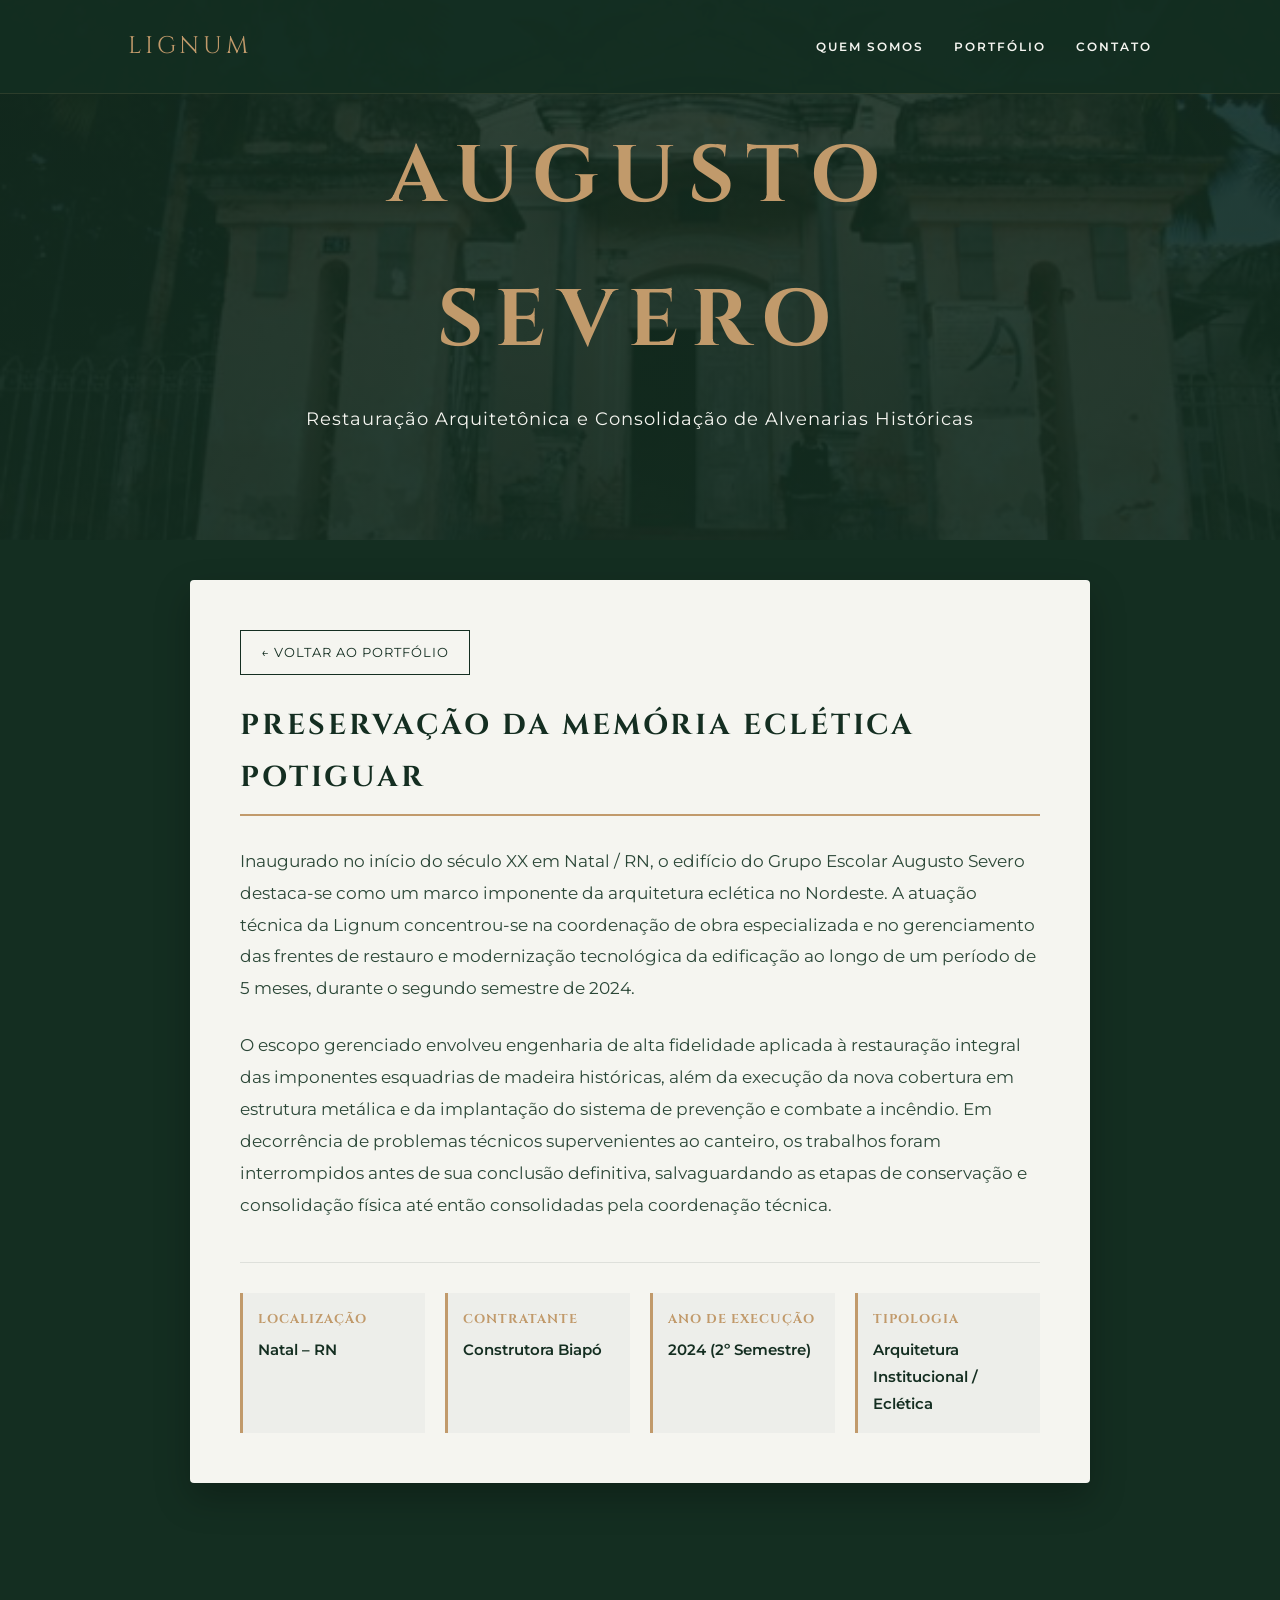
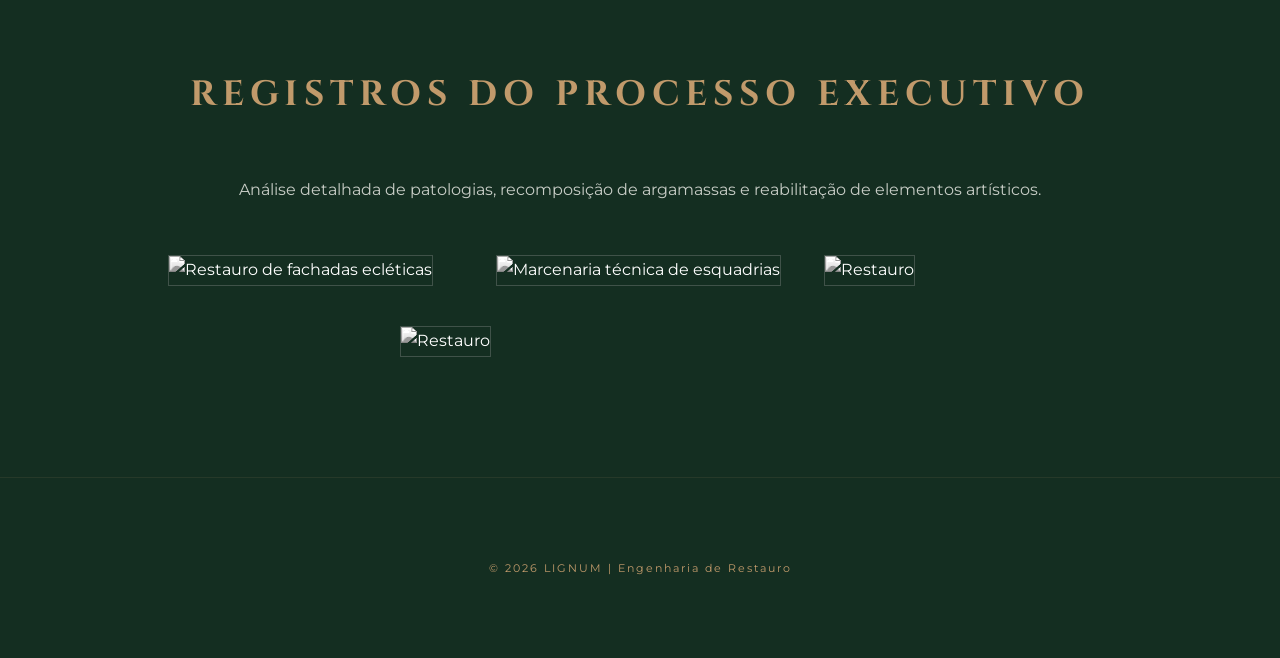
==== commit 8d9fefb9: "Update augusto-severo.html" ====
--- a/projetos/augusto-severo.html
+++ b/projetos/augusto-severo.html
@@ -33,9 +33,9 @@
             
             <h2>Preservação da Memória Eclética Potiguar</h2>
             
-            <div class="texto-narrativo">
-                <p>Inaugurado no início do século XX em Natal / RN, o edifício do Grupo Escolar Augusto Severo destaca-se como um marco imponente da architecture eclética no Nordeste. A intervenção técnica concentrou-se na complexa recuperação estrutural das alvenarias autoportantes e no restauro minucioso de seus elementos ornamentais externos e internos, severamente desgastados pela ação do tempo e da maresia.</p>
-                <p>O escopo envolveu engenharia de alta fidelidade para o embrechamento de fissuras com argamassas históricas à base de cal, tratamento de umidade ascendente e a recomposição total dos forros de madeira decorativos. Além disso, as imponentes esquadrias de madeira de lei passaram por um rigoroso processo de decapagem técnica, imunização e reintegração de perdas, devolvendo a estanqueidade e a dignidade plástica originais ao monumento tombado.</p>
+          <div class="texto-narrativo">
+                <p>Inaugurado no início do século XX em Natal / RN, o edifício do Grupo Escolar Augusto Severo destaca-se como um marco imponente da arquitetura eclética no Nordeste. A atuação técnica da Lignum concentrou-se na coordenação de obra especializada e no gerenciamento das frentes de restauro e modernização tecnológica da edificação ao longo de um período de 5 meses, durante o segundo semestre de 2024.</p>
+                <p>O escopo gerenciado envolveu engenharia de alta fidelidade aplicada à restauração integral das imponentes esquadrias de madeira históricas, além da execução da nova cobertura em estrutura metálica e da implantação do sistema de prevenção e combate a incêndio. Em decorrência de problemas técnicos supervenientes ao canteiro, os trabalhos foram interrompidos antes de sua conclusão definitiva, salvaguardando as etapas de conservação e consolidação física até então consolidadas pela coordenação técnica.</p>
             </div>
 
             <div class="ficha-tecnica">
@@ -49,7 +49,7 @@
                 </div>
                 <div class="item-ficha">
                     <h4>Ano de Execução</h4>
-                    <p>2024</p>
+               <p>2024 (2º Semestre)</p>
                 </div>
                 <div class="item-ficha">
                     <h4>Tipologia</h4>
